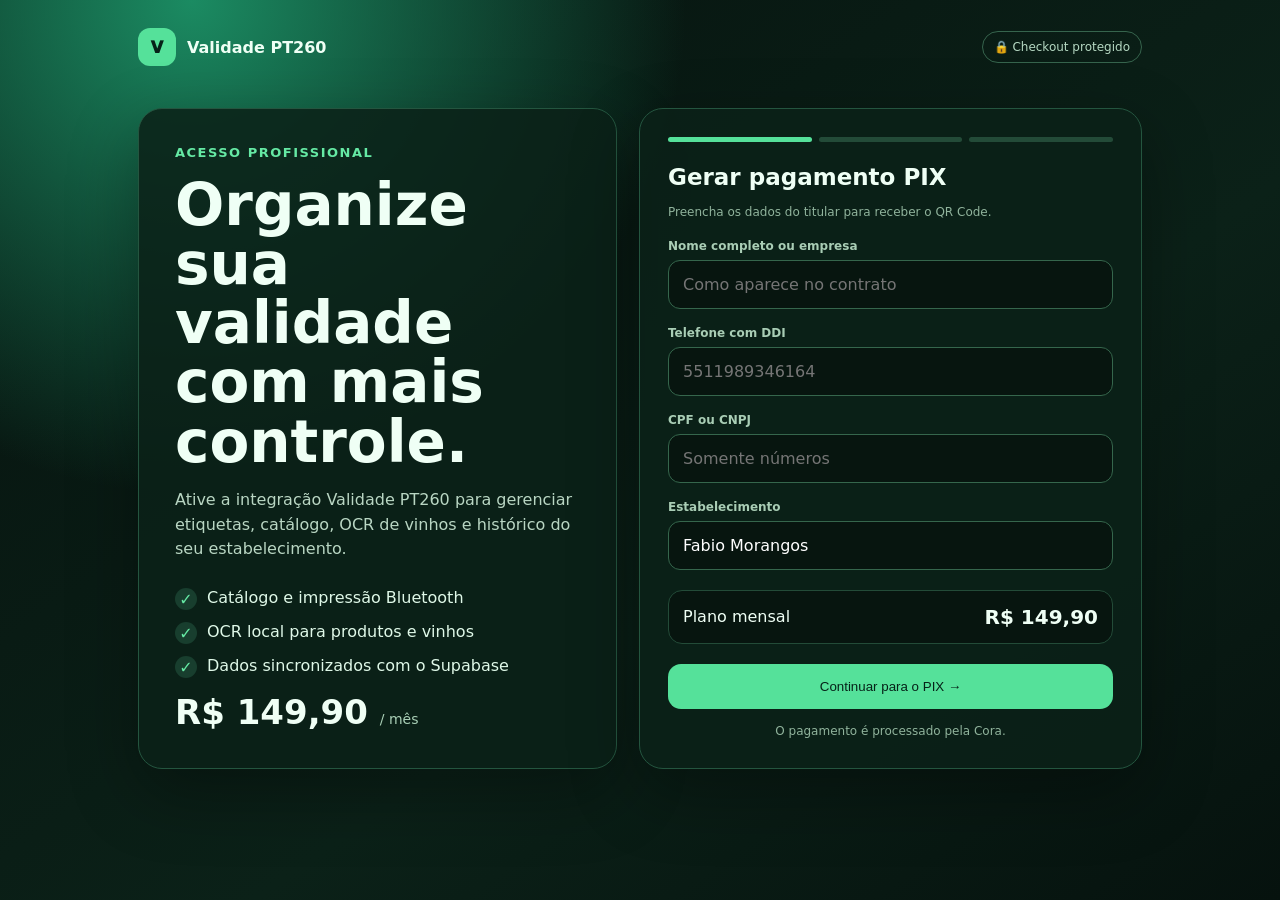
==== validadept260.html @ 615fd6b8 "Add Validade PT260 PIX checkout" ====
<!doctype html><html lang="pt-BR"><head><meta charset="utf-8"><meta name="viewport" content="width=device-width,initial-scale=1"><meta name="theme-color" content="#071b15"><title>Validade PT260 · Checkout</title><style>*{box-sizing:border-box}body{margin:0;min-height:100vh;font-family:Inter,system-ui,sans-serif;color:#effff5;background:radial-gradient(circle at 15% 0,#1b8b62 0,transparent 35%),linear-gradient(145deg,#06120e,#0b2118 60%,#06120e)}main{max-width:1040px;margin:auto;padding:28px 18px 52px}.nav{display:flex;align-items:center;justify-content:space-between;margin-bottom:42px}.brand{display:flex;gap:11px;align-items:center;font-weight:800}.mark{width:38px;height:38px;border-radius:12px;display:grid;place-items:center;background:#55e19a;color:#062218;font-weight:950}.secure{font-size:12px;color:#b5d8c2;border:1px solid #36644d;border-radius:999px;padding:8px 11px}.layout{display:grid;grid-template-columns:1fr 1.05fr;gap:22px}.intro,.card{border:1px solid #24553f;background:#0b2118dd;border-radius:24px;box-shadow:0 24px 70px #0005}.intro{padding:36px;display:flex;flex-direction:column;justify-content:space-between}.eyebrow{color:#65e9a4;font-size:13px;font-weight:800;text-transform:uppercase;letter-spacing:1.5px}h1{font-size:clamp(32px,5vw,58px);line-height:1.02;margin:16px 0}p{color:#b9d6c3;line-height:1.55}.benefits{display:grid;gap:12px;margin-top:26px}.benefit{display:flex;gap:10px;align-items:flex-start;color:#dff8e8}.dot{width:22px;height:22px;border-radius:50%;background:#183e2e;color:#65e9a4;display:grid;place-items:center;flex:none}.price{font-size:34px;font-weight:900}.price small{font-size:14px;color:#a9cfb6;font-weight:500}.card{padding:28px}.steps{display:flex;gap:7px;margin-bottom:22px}.step{height:5px;flex:1;border-radius:9px;background:#234b38}.step.active{background:#55e19a}h2{margin:0;font-size:23px}label{display:block;font-size:12px;color:#a9cdb5;font-weight:700;margin:17px 0 7px}input{width:100%;border:1px solid #35664c;border-radius:12px;background:#07150f;color:#fff;padding:14px;font:inherit;outline:none}input:focus{border-color:#65e9a4;box-shadow:0 0 0 3px #65e9a422}.summary{display:flex;justify-content:space-between;align-items:center;background:#07150f;border:1px solid #234b38;border-radius:14px;padding:14px;margin:20px 0}.summary strong{font-size:20px}button{width:100%;border:0;border-radius:13px;padding:15px;background:#55e19a;color:#062218;font:800 16px inherit;cursor:pointer}button:disabled{opacity:.6;cursor:wait}.hint{font-size:12px;color:#90b39c;text-align:center;margin:13px 0 0}.result{display:none;margin-top:18px;padding:16px;border-radius:14px;background:#07150f;border:1px solid #326349;white-space:pre-wrap;word-break:break-word;line-height:1.5}.result.show{display:block}.copy{margin-top:10px;background:#173b2b;color:#e6fff0;border:1px solid #326349;font-size:14px}.ok{color:#65e9a4;font-weight:800}.error{color:#ffb5ae}@media(max-width:760px){.layout{grid-template-columns:1fr}.intro{padding:28px}.nav{margin-bottom:25px}}
</style></head><body><main><header class="nav"><div class="brand"><div class="mark">V</div>Validade PT260</div><div class="secure">🔒 Checkout protegido</div></header><section class="layout"><div class="intro"><div><div class="eyebrow">Acesso profissional</div><h1>Organize sua validade com mais controle.</h1><p>Ative a integração Validade PT260 para gerenciar etiquetas, catálogo, OCR de vinhos e histórico do seu estabelecimento.</p><div class="benefits"><div class="benefit"><span class="dot">✓</span><span>Catálogo e impressão Bluetooth</span></div><div class="benefit"><span class="dot">✓</span><span>OCR local para produtos e vinhos</span></div><div class="benefit"><span class="dot">✓</span><span>Dados sincronizados com o Supabase</span></div></div></div><div class="price">R$ 149,90 <small>/ mês</small></div></div><div class="card"><div class="steps"><span class="step active"></span><span class="step"></span><span class="step"></span></div><h2>Gerar pagamento PIX</h2><p class="hint" style="text-align:left">Preencha os dados do titular para receber o QR Code.</p><form id="f"><label>Nome completo ou empresa</label><input name="name" autocomplete="name" minlength="3" maxlength="80" required placeholder="Como aparece no contrato"><label>Telefone com DDI</label><input name="phone" autocomplete="tel" inputmode="tel" required placeholder="5511989346164"><label>CPF ou CNPJ</label><input name="document" inputmode="numeric" required placeholder="Somente números"><label>Estabelecimento</label><input name="establishment" value="Fabio Morangos" required><div class="summary"><span>Plano mensal</span><strong>R$ 149,90</strong></div><button id="submit">Continuar para o PIX →</button><p class="hint">O pagamento é processado pela Cora.</p></form><div id="r" class="result"></div><button id="copy" class="copy" hidden>Copiar PIX copia e cola</button></div></section></main><script>const f=document.querySelector('#f'),r=document.querySelector('#r'),btn=document.querySelector('#submit'),copy=document.querySelector('#copy');let pix='';f.onsubmit=async e=>{e.preventDefault();btn.disabled=true;btn.textContent='Gerando cobrança segura…';r.className='result show';r.textContent='Validando dados…';try{const x=await fetch('https://suipuquznkksgrkchqrv.functions.supabase.co/validity-public-checkout',{method:'POST',headers:{'Content-Type':'application/json'},body:JSON.stringify(Object.fromEntries(new FormData(f)))});const j=await x.json();if(!x.ok)throw Error(j.error||'Não foi possível gerar agora');pix=j.pix_copy_paste||'';r.innerHTML='<span class="ok">PIX gerado com sucesso</span>\n\nValor: R$ 149,90\n\nCopia e cola:\n'+pix+'\n\nQR Code: '+(j.qr_url||'')+'\n\nReferência: '+j.id;copy.hidden=!pix}catch(err){r.innerHTML='<span class="error">'+err.message+'</span>';copy.hidden=true}finally{btn.disabled=false;btn.textContent='Continuar para o PIX →'}};copy.onclick=async()=>{await navigator.clipboard.writeText(pix);copy.textContent='✓ PIX copiado';setTimeout(()=>copy.textContent='Copiar PIX copia e cola',1800)};</script></body></html>
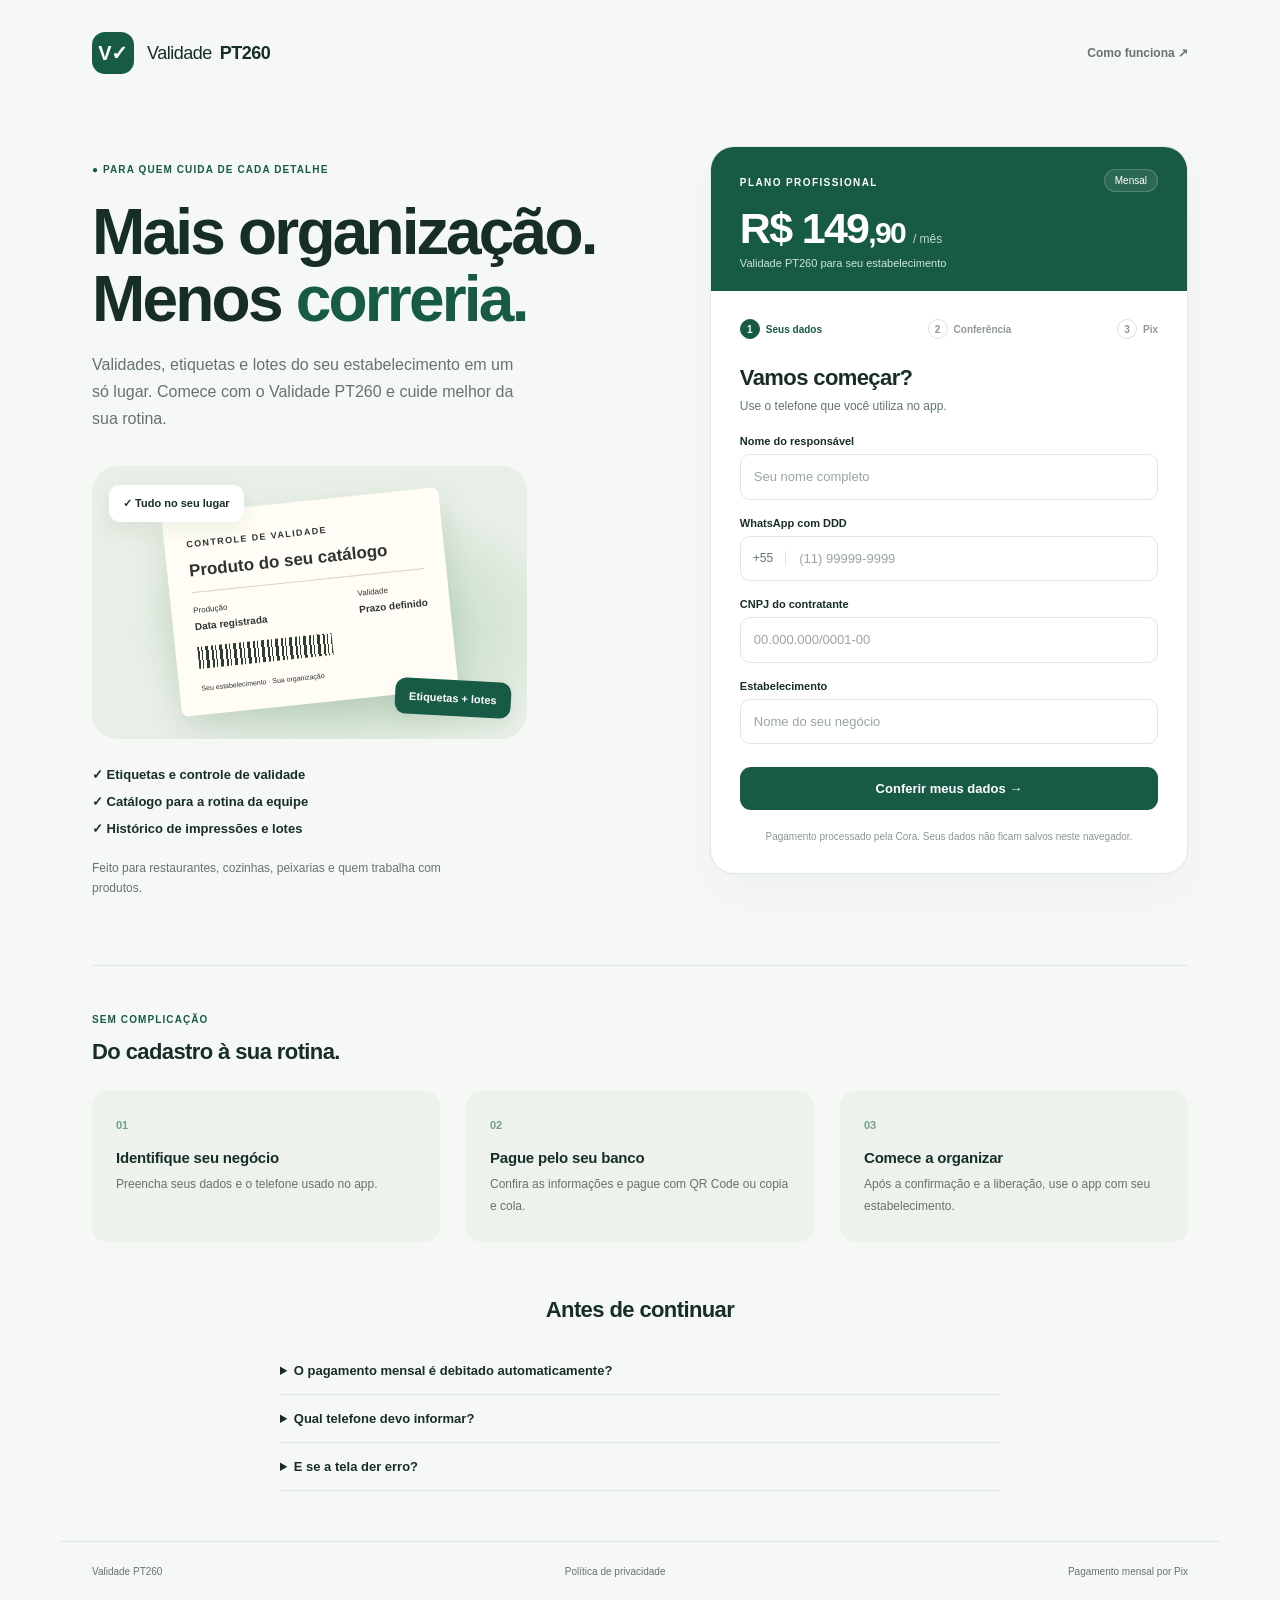
==== commit d6e9378a: "Improve Validade checkout layout and Pix payment review" ====
--- a/validadept260.html
+++ b/validadept260.html
@@ -1,2 +1,28 @@
-<!doctype html><html lang="pt-BR"><head><meta charset="utf-8"><meta name="viewport" content="width=device-width,initial-scale=1"><meta name="theme-color" content="#071b15"><title>Validade PT260 · Checkout</title><style>*{box-sizing:border-box}body{margin:0;min-height:100vh;font-family:Inter,system-ui,sans-serif;color:#effff5;background:radial-gradient(circle at 15% 0,#1b8b62 0,transparent 35%),linear-gradient(145deg,#06120e,#0b2118 60%,#06120e)}main{max-width:1040px;margin:auto;padding:28px 18px 52px}.nav{display:flex;align-items:center;justify-content:space-between;margin-bottom:42px}.brand{display:flex;gap:11px;align-items:center;font-weight:800}.mark{width:38px;height:38px;border-radius:12px;display:grid;place-items:center;background:#55e19a;color:#062218;font-weight:950}.secure{font-size:12px;color:#b5d8c2;border:1px solid #36644d;border-radius:999px;padding:8px 11px}.layout{display:grid;grid-template-columns:1fr 1.05fr;gap:22px}.intro,.card{border:1px solid #24553f;background:#0b2118dd;border-radius:24px;box-shadow:0 24px 70px #0005}.intro{padding:36px;display:flex;flex-direction:column;justify-content:space-between}.eyebrow{color:#65e9a4;font-size:13px;font-weight:800;text-transform:uppercase;letter-spacing:1.5px}h1{font-size:clamp(32px,5vw,58px);line-height:1.02;margin:16px 0}p{color:#b9d6c3;line-height:1.55}.benefits{display:grid;gap:12px;margin-top:26px}.benefit{display:flex;gap:10px;align-items:flex-start;color:#dff8e8}.dot{width:22px;height:22px;border-radius:50%;background:#183e2e;color:#65e9a4;display:grid;place-items:center;flex:none}.price{font-size:34px;font-weight:900}.price small{font-size:14px;color:#a9cfb6;font-weight:500}.card{padding:28px}.steps{display:flex;gap:7px;margin-bottom:22px}.step{height:5px;flex:1;border-radius:9px;background:#234b38}.step.active{background:#55e19a}h2{margin:0;font-size:23px}label{display:block;font-size:12px;color:#a9cdb5;font-weight:700;margin:17px 0 7px}input{width:100%;border:1px solid #35664c;border-radius:12px;background:#07150f;color:#fff;padding:14px;font:inherit;outline:none}input:focus{border-color:#65e9a4;box-shadow:0 0 0 3px #65e9a422}.summary{display:flex;justify-content:space-between;align-items:center;background:#07150f;border:1px solid #234b38;border-radius:14px;padding:14px;margin:20px 0}.summary strong{font-size:20px}button{width:100%;border:0;border-radius:13px;padding:15px;background:#55e19a;color:#062218;font:800 16px inherit;cursor:pointer}button:disabled{opacity:.6;cursor:wait}.hint{font-size:12px;color:#90b39c;text-align:center;margin:13px 0 0}.result{display:none;margin-top:18px;padding:16px;border-radius:14px;background:#07150f;border:1px solid #326349;white-space:pre-wrap;word-break:break-word;line-height:1.5}.result.show{display:block}.copy{margin-top:10px;background:#173b2b;color:#e6fff0;border:1px solid #326349;font-size:14px}.ok{color:#65e9a4;font-weight:800}.error{color:#ffb5ae}@media(max-width:760px){.layout{grid-template-columns:1fr}.intro{padding:28px}.nav{margin-bottom:25px}}
-</style></head><body><main><header class="nav"><div class="brand"><div class="mark">V</div>Validade PT260</div><div class="secure">🔒 Checkout protegido</div></header><section class="layout"><div class="intro"><div><div class="eyebrow">Acesso profissional</div><h1>Organize sua validade com mais controle.</h1><p>Ative a integração Validade PT260 para gerenciar etiquetas, catálogo, OCR de vinhos e histórico do seu estabelecimento.</p><div class="benefits"><div class="benefit"><span class="dot">✓</span><span>Catálogo e impressão Bluetooth</span></div><div class="benefit"><span class="dot">✓</span><span>OCR local para produtos e vinhos</span></div><div class="benefit"><span class="dot">✓</span><span>Dados sincronizados com o Supabase</span></div></div></div><div class="price">R$ 149,90 <small>/ mês</small></div></div><div class="card"><div class="steps"><span class="step active"></span><span class="step"></span><span class="step"></span></div><h2>Gerar pagamento PIX</h2><p class="hint" style="text-align:left">Preencha os dados do titular para receber o QR Code.</p><form id="f"><label>Nome completo ou empresa</label><input name="name" autocomplete="name" minlength="3" maxlength="80" required placeholder="Como aparece no contrato"><label>Telefone com DDI</label><input name="phone" autocomplete="tel" inputmode="tel" required placeholder="5511989346164"><label>CPF ou CNPJ</label><input name="document" inputmode="numeric" required placeholder="Somente números"><label>Estabelecimento</label><input name="establishment" value="Fabio Morangos" required><div class="summary"><span>Plano mensal</span><strong>R$ 149,90</strong></div><button id="submit">Continuar para o PIX →</button><p class="hint">O pagamento é processado pela Cora.</p></form><div id="r" class="result"></div><button id="copy" class="copy" hidden>Copiar PIX copia e cola</button></div></section></main><script>const f=document.querySelector('#f'),r=document.querySelector('#r'),btn=document.querySelector('#submit'),copy=document.querySelector('#copy');let pix='';f.onsubmit=async e=>{e.preventDefault();btn.disabled=true;btn.textContent='Gerando cobrança segura…';r.className='result show';r.textContent='Validando dados…';try{const x=await fetch('https://suipuquznkksgrkchqrv.functions.supabase.co/validity-public-checkout',{method:'POST',headers:{'Content-Type':'application/json'},body:JSON.stringify(Object.fromEntries(new FormData(f)))});const j=await x.json();if(!x.ok)throw Error(j.error||'Não foi possível gerar agora');pix=j.pix_copy_paste||'';r.innerHTML='<span class="ok">PIX gerado com sucesso</span>\n\nValor: R$ 149,90\n\nCopia e cola:\n'+pix+'\n\nQR Code: '+(j.qr_url||'')+'\n\nReferência: '+j.id;copy.hidden=!pix}catch(err){r.innerHTML='<span class="error">'+err.message+'</span>';copy.hidden=true}finally{btn.disabled=false;btn.textContent='Continuar para o PIX →'}};copy.onclick=async()=>{await navigator.clipboard.writeText(pix);copy.textContent='✓ PIX copiado';setTimeout(()=>copy.textContent='Copiar PIX copia e cola',1800)};</script></body></html>
+<!doctype html>
+<html lang="pt-BR"><head>
+<meta charset="utf-8"><meta name="viewport" content="width=device-width,initial-scale=1">
+<meta name="theme-color" content="#175b46"><meta name="description" content="Organize validades, etiquetas e lotes com Validade PT260. Pague sua mensalidade por Pix.">
+<meta http-equiv="Content-Security-Policy" content="default-src 'self'; script-src 'self'; style-src 'self'; img-src 'self' data:; connect-src https://suipuquznkksgrkchqrv.functions.supabase.co; base-uri 'none'; form-action 'none'; object-src 'none'">
+<meta name="referrer" content="no-referrer"><title>Validade PT260 · Seu estabelecimento, organizado</title>
+<link rel="stylesheet" href="assets/checkout.css"><script src="assets/qrcode.min.js" defer></script><script src="assets/checkout.js" defer></script>
+</head><body>
+<header class="nav shell"><a class="brand" href="validadept260.html"><span class="mark">V✓</span>Validade <b>PT260</b></a><a href="#como-funciona" class="nav-link">Como funciona ↗</a></header>
+<main class="shell"><div class="layout">
+<section class="intro"><span class="eyebrow">● Para quem cuida de cada detalhe</span><h1>Mais organização.<br>Menos <em>correria.</em></h1><p class="lead">Validades, etiquetas e lotes do seu estabelecimento em um só lugar. Comece com o Validade PT260 e cuide melhor da sua rotina.</p>
+<div class="illustration" aria-label="Ilustração de etiqueta"><span class="mini-status">✓ Tudo no seu lugar</span><div class="label-demo"><span>CONTROLE DE VALIDADE</span><strong>Produto do seu catálogo</strong><hr><div class="label-grid"><span>Produção<br><b>Data registrada</b></span><span>Validade<br><b>Prazo definido</b></span></div><div class="barcode" aria-hidden="true"></div><small>Seu estabelecimento · Sua organização</small></div><span class="floating-pill">Etiquetas + lotes</span></div>
+<ul class="benefits"><li>✓ Etiquetas e controle de validade</li><li>✓ Catálogo para a rotina da equipe</li><li>✓ Histórico de impressões e lotes</li></ul><p class="intro-foot">Feito para restaurantes, cozinhas, peixarias e quem trabalha com produtos.</p></section>
+<section class="checkout" aria-labelledby="checkout-title"><div class="plan"><span>PLANO PROFISSIONAL</span><span class="badge">Mensal</span><div class="price">R$ 149<span>,90</span><small>/ mês</small></div><p>Validade PT260 para seu estabelecimento</p></div><div class="card-body">
+<ol class="steps" aria-label="Etapas do pagamento"><li class="active" id="step-data"><span>1</span> Seus dados</li><li id="step-review"><span>2</span> Conferência</li><li id="step-pix"><span>3</span> Pix</li></ol>
+<h2 id="checkout-title">Vamos começar?</h2><p id="step-hint" class="muted">Use o telefone que você utiliza no app.</p><div id="notice" class="notice" role="status" aria-live="polite" hidden></div>
+<form id="checkout-form"><div id="data-fields">
+<label for="name">Nome do responsável</label><input id="name" name="name" autocomplete="name" minlength="3" maxlength="80" required placeholder="Seu nome completo">
+<label for="phone">WhatsApp com DDD</label><div class="phone-input"><span>+55</span><input id="phone" name="phone" autocomplete="tel-national" inputmode="tel" maxlength="20" required placeholder="(11) 99999-9999"></div>
+<label for="document">CNPJ do contratante</label><input id="document" name="document" inputmode="numeric" maxlength="18" required placeholder="00.000.000/0001-00">
+<label for="establishment">Estabelecimento</label><input id="establishment" name="establishment" autocomplete="organization" minlength="2" maxlength="80" required placeholder="Nome do seu negócio">
+<button class="primary" type="submit">Conferir meus dados →</button></div>
+<div id="review-fields" hidden><dl id="review-list" class="review-list"></dl><div class="total"><span>Esta mensalidade</span><strong>R$ 149,90</strong></div><p class="payment-explanation">Você vai gerar um Pix para esta mensalidade. Confira o destinatário e o valor no seu banco antes de pagar.</p><button id="generate" class="primary" type="submit">Gerar meu Pix →</button><button id="edit" class="secondary" type="button">Voltar e corrigir dados</button></div></form>
+<div id="payment" hidden><span class="payment-status">● Pix gerado · aguardando pagamento</span><div id="qr" class="qr" aria-label="QR Code Pix"></div><p class="qr-caption">Abra o banco e escaneie o QR Code.<br>No mesmo celular, use o botão abaixo.</p><label for="pix-code">Pix copia e cola</label><textarea id="pix-code" readonly rows="3"></textarea><button id="copy" class="primary" type="button">Copiar código Pix</button><p id="reference" class="reference"></p><p class="payment-explanation">A liberação é acompanhada pelo atendimento após a confirmação do pagamento. Gerar ou copiar o Pix não confirma o pagamento.</p></div>
+<p class="card-foot">Pagamento processado pela Cora. Seus dados não ficam salvos neste navegador.</p></div></section></div>
+<section class="how" id="como-funciona"><span class="eyebrow">Sem complicação</span><h2>Do cadastro à sua rotina.</h2><div class="how-grid"><article><span>01</span><h3>Identifique seu negócio</h3><p>Preencha seus dados e o telefone usado no app.</p></article><article><span>02</span><h3>Pague pelo seu banco</h3><p>Confira as informações e pague com QR Code ou copia e cola.</p></article><article><span>03</span><h3>Comece a organizar</h3><p>Após a confirmação e a liberação, use o app com seu estabelecimento.</p></article></div></section>
+<section class="faq"><h2>Antes de continuar</h2><details><summary>O pagamento mensal é debitado automaticamente?</summary><p>Este checkout gera um Pix para você pagar no seu banco. A Cora ainda não disponibiliza recebimento por Pix Automático. Esta página não ativa débito automático nem representa autorização bancária para os meses seguintes.</p></details><details><summary>Qual telefone devo informar?</summary><p>O mesmo WhatsApp do cadastro do app, para o atendimento relacionar seu pagamento ao estabelecimento correto.</p></details><details><summary>E se a tela der erro?</summary><p>Se o Pix já apareceu, utilize o mesmo código. Se houve pagamento, fale com o atendimento antes de gerar outra cobrança.</p></details></section>
+</main><footer class="shell footer"><span>Validade PT260</span><a href="index.html">Política de privacidade</a><span>Pagamento mensal por Pix</span></footer></body></html>
--- a/assets/checkout.css
+++ b/assets/checkout.css
@@ -0,0 +1,2 @@
+:root{color-scheme:light;--ink:#172e28;--green:#175b46;--muted:#63756e;--line:#dfe7e2}*{box-sizing:border-box}[hidden]{display:none!important}html{scroll-behavior:smooth}body{margin:0;background:#f6f8f5;color:var(--ink);font-family:Inter,"Segoe UI",Arial,sans-serif;-webkit-font-smoothing:antialiased}.shell{max-width:1160px;margin:auto;padding:0 32px}.nav{min-height:106px;display:flex;align-items:center;justify-content:space-between}.brand{display:flex;gap:8px;align-items:center;color:var(--ink);text-decoration:none;font-size:18px;letter-spacing:-.5px}.brand b{font-weight:850}.mark{display:grid;place-items:center;width:42px;height:42px;border-radius:13px;background:var(--green);color:white;font-size:20px;font-weight:800;margin-right:5px}.nav-link{font-size:12px;font-weight:650;color:var(--muted);text-decoration:none}.layout{display:grid;grid-template-columns:1.15fr 1fr;gap:68px;align-items:start;padding:40px 0 55px}.intro{padding-top:13px}.eyebrow{font-size:10px;font-weight:800;letter-spacing:1.1px;text-transform:uppercase;color:var(--green)}h1{font-size:clamp(39px,5vw,64px);line-height:1.04;letter-spacing:-2.8px;font-weight:820;margin:22px 0 19px}h1 em{font-style:normal;color:var(--green)}.lead{font-size:16px;line-height:1.7;max-width:440px;color:var(--muted);margin:0}.illustration{position:relative;min-height:273px;margin:33px 0 28px;max-width:435px;border-radius:26px;background:radial-gradient(ellipse at 60% 60%,#b6d4bc,transparent 60%),#e8efe6;display:flex;align-items:center;justify-content:center;overflow:hidden}.label-demo{background:#fffdf5;width:278px;border-radius:7px;padding:20px 22px;box-shadow:0 15px 30px #234f3320;transform:rotate(-6deg);color:#2e3531}.label-demo>span{font-size:9px;font-weight:800;letter-spacing:1.4px}.label-demo strong{display:block;font-size:17px;margin-top:10px}.label-demo hr{border:0;height:1px;background:#d1d5ce;margin:11px 0}.label-grid{display:flex;justify-content:space-between;font-size:8px;line-height:1.7}.label-grid b{font-size:10px}.barcode{width:135px;height:22px;margin:12px 0 8px;background:repeating-linear-gradient(90deg,#303d32 0 2px,transparent 2px 4px,#303d32 4px 5px,transparent 5px 8px,#303d32 8px 11px,transparent 11px 14px)}.label-demo small{font-size:7px}.mini-status,.floating-pill{position:absolute;border-radius:11px;box-shadow:0 8px 20px #264c2e13;font-size:11px;font-weight:650;padding:12px 14px;z-index:1}.mini-status{left:17px;top:19px;background:white}.floating-pill{right:16px;bottom:23px;background:var(--green);color:white;transform:rotate(3deg)}.benefits{padding:0;margin:0;list-style:none;display:grid;gap:12px;font-size:13px;font-weight:600}.intro-foot{margin-top:22px;max-width:400px;color:var(--muted);font-size:12px;line-height:1.7}.checkout{background:white;border:1px solid var(--line);border-radius:24px;box-shadow:0 20px 45px #27423409;overflow:hidden}.plan{background:var(--green);color:white;padding:25px 29px 22px}.plan>span:first-child{font-size:10px;font-weight:750;letter-spacing:1.4px}.badge{float:right;font-size:10px;background:#ffffff17;border:1px solid #ffffff30;padding:5px 10px;border-radius:20px;margin-top:-3px}.price{font-size:43px;font-weight:780;letter-spacing:-1.7px;margin-top:14px}.price>span{font-size:30px}.price small{font-size:12px;font-weight:450;letter-spacing:0;opacity:.75;margin-left:8px}.plan p{font-size:11px;color:#d0e5da;margin:4px 0 0}.card-body{padding:28px 29px}.steps{display:flex;justify-content:space-between;gap:9px;padding:0;margin:0 0 26px;list-style:none;font-size:10px;color:#8e9993;font-weight:650}.steps li{display:flex;align-items:center;gap:6px}.steps span{border:1px solid #dce4df;border-radius:50%;width:20px;height:20px;display:grid;place-items:center}.steps .active{color:var(--green)}.steps .active span{background:var(--green);color:#fff;border-color:var(--green)}h2{font-size:22px;letter-spacing:-.6px;margin:0 0 8px}.muted{font-size:12px;color:var(--muted);margin:0 0 22px}label{display:block;font-size:11px;font-weight:700;margin:17px 0 7px}input,textarea{width:100%;font:inherit;font-size:13px;line-height:1.5;border:1px solid var(--line);border-radius:10px;padding:12px 13px;color:var(--ink);background:#fff;outline:none}input::placeholder{color:#99a59f}input:focus,textarea:focus{border-color:var(--green);box-shadow:0 0 0 3px #175b4610}.phone-input{display:flex;align-items:center;border:1px solid var(--line);border-radius:10px}.phone-input:focus-within{border-color:var(--green);box-shadow:0 0 0 3px #175b4610}.phone-input>span{font-size:12px;padding:0 12px;border-right:1px solid var(--line);color:var(--muted)}.phone-input input{border:0;box-shadow:none}.primary,.secondary{width:100%;border:0;border-radius:11px;padding:14px;font:inherit;font-size:13px;font-weight:700;cursor:pointer}.primary{background:var(--green);color:#fff;margin-top:23px}.primary:hover{background:#124b39}.primary:focus-visible,.secondary:focus-visible,a:focus-visible,summary:focus-visible{outline:3px solid #69aa8d;outline-offset:4px}.primary:disabled{opacity:.6;cursor:wait}.secondary{color:var(--muted);background:#f4f7f4;margin-top:9px}.card-foot{font-size:10px;line-height:1.7;color:#8a9790;text-align:center;margin:18px 3px 0}.notice{padding:12px 14px;border-radius:10px;background:#fff2df;color:#715121;font-size:12px;line-height:1.6;margin-bottom:16px}.notice.error{background:#fff1ec;color:#9a3326}.review-list{margin:0}.review-list dt{font-size:10px;color:var(--muted);margin-top:12px}.review-list dd{margin:3px 0 0;font-size:14px;font-weight:650;overflow-wrap:anywhere}.total{border-top:1px solid var(--line);border-bottom:1px solid var(--line);padding:19px 0;margin-top:21px;display:flex;justify-content:space-between;font-size:12px;align-items:center}.total strong{font-size:20px}.payment-explanation{font-size:11px;line-height:1.7;color:var(--muted)}.payment-status{display:block;font-size:11px;color:var(--green);font-weight:700;text-align:center;margin:12px 0}.qr{background:#fff;padding:20px;width:260px;max-width:100%;min-height:250px;margin:20px auto 12px;display:grid;place-items:center}.qr canvas,.qr img{max-width:100%;height:auto!important}.qr-caption{font-size:11px;text-align:center;line-height:1.6;color:var(--muted)}textarea{font-family:monospace;font-size:10px;resize:none;word-break:break-all}.reference{font-size:9px;text-align:center;color:var(--muted);overflow-wrap:anywhere}.how{padding:43px 0;border-top:1px solid var(--line)}.how h2{margin:12px 0 26px}.how-grid{display:grid;grid-template-columns:repeat(3,1fr);gap:26px}.how article{background:#edf2ec;border-radius:15px;padding:24px}.how article>span{font-size:11px;color:#73a187;font-weight:800}h3{font-size:15px;letter-spacing:-.2px;margin:16px 0 8px}.how p,.faq p{font-size:12px;line-height:1.8;color:var(--muted);margin:0}.faq{max-width:720px;margin:12px auto 50px}.faq h2{text-align:center;margin-bottom:24px}.faq details{border-bottom:1px solid var(--line);padding:16px 0}.faq summary{cursor:pointer;font-size:13px;font-weight:600}.faq p{margin:13px 0 0}.footer{display:flex;gap:20px;justify-content:space-between;border-top:1px solid var(--line);padding-top:24px;padding-bottom:25px;font-size:10px;color:var(--muted)}.footer>a{color:inherit;text-decoration:none}@media(max-width:900px){.layout{gap:30px;grid-template-columns:1fr 1fr}h1{font-size:46px}.shell{padding-left:24px;padding-right:24px}.plan,.card-body{padding-left:22px;padding-right:22px}}@media(max-width:660px){.shell{padding-left:19px;padding-right:19px}.nav{min-height:83px}.brand{font-size:16px}.nav-link{font-size:11px}.layout{grid-template-columns:1fr;gap:30px;padding-top:15px}.intro{padding-top:0}h1{font-size:46px;letter-spacing:-1.9px}.lead{font-size:14px}.illustration{min-height:245px;max-width:none;margin-top:26px}.benefits{font-size:12px}.intro-foot{margin-bottom:0}.checkout{border-radius:20px}.card-body{padding:25px}.how-grid{grid-template-columns:1fr;gap:12px}.how article{padding:20px}.faq{margin-bottom:35px}.footer{flex-wrap:wrap;gap:14px}.footer>span:last-child{width:100%}}@media(prefers-reduced-motion:reduce){html{scroll-behavior:auto}}
+:where(.intro,.checkout){min-width:0}.layout{grid-template-columns:minmax(0,1.15fr) minmax(0,1fr)}.phone-input input{min-width:0;flex:1;width:0}@media(max-width:900px){.layout{grid-template-columns:minmax(0,1fr) minmax(0,1fr)}}@media(max-width:660px){.layout{grid-template-columns:minmax(0,1fr)}h1{font-size:clamp(30px,9vw,42px)}}
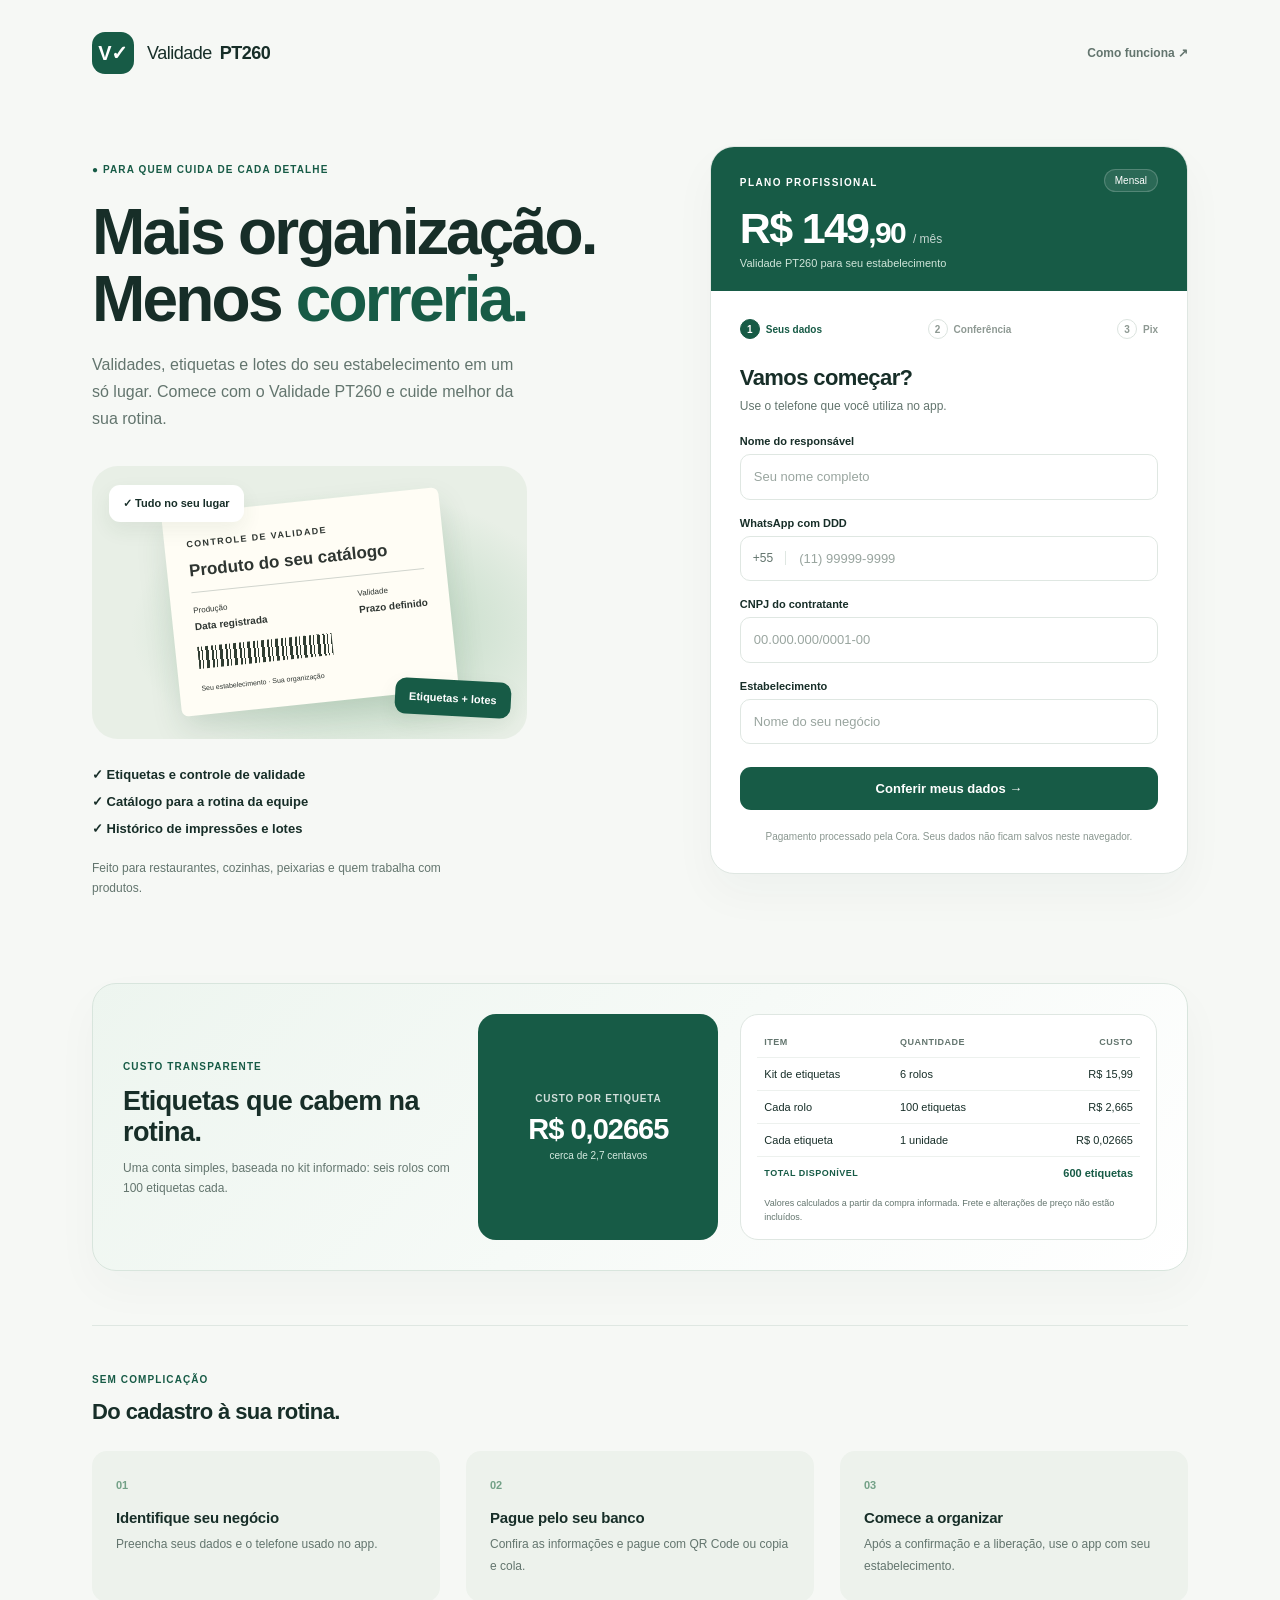
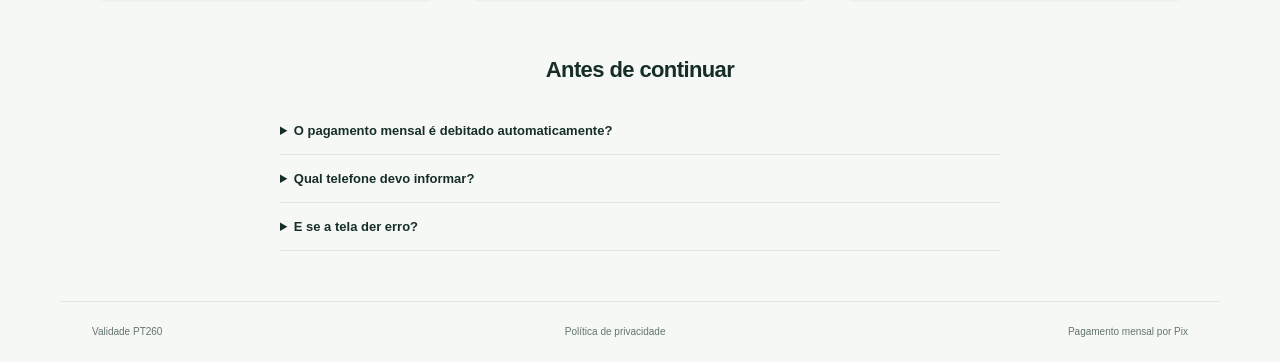
==== commit 21976b12: "Exibe custo detalhado das etiquetas" ====
--- a/validadept260.html
+++ b/validadept260.html
@@ -23,6 +23,7 @@
 <div id="review-fields" hidden><dl id="review-list" class="review-list"></dl><div class="total"><span>Esta mensalidade</span><strong>R$ 149,90</strong></div><p class="payment-explanation">Você vai gerar um Pix para esta mensalidade. Confira o destinatário e o valor no seu banco antes de pagar.</p><button id="generate" class="primary" type="submit">Gerar meu Pix →</button><button id="edit" class="secondary" type="button">Voltar e corrigir dados</button></div></form>
 <div id="payment" hidden><span class="payment-status">● Pix gerado · aguardando pagamento</span><div id="qr" class="qr" aria-label="QR Code Pix"></div><p class="qr-caption">Abra o banco e escaneie o QR Code.<br>No mesmo celular, use o botão abaixo.</p><label for="pix-code">Pix copia e cola</label><textarea id="pix-code" readonly rows="3"></textarea><button id="copy" class="primary" type="button">Copiar código Pix</button><p id="reference" class="reference"></p><p class="payment-explanation">A liberação é acompanhada pelo atendimento após a confirmação do pagamento. Gerar ou copiar o Pix não confirma o pagamento.</p></div>
 <p class="card-foot">Pagamento processado pela Cora. Seus dados não ficam salvos neste navegador.</p></div></section></div>
+<section class="label-costs" aria-labelledby="label-costs-title"><div class="cost-heading"><span class="eyebrow">Custo transparente</span><h2 id="label-costs-title">Etiquetas que cabem na rotina.</h2><p>Uma conta simples, baseada no kit informado: seis rolos com 100 etiquetas cada.</p></div><div class="cost-spotlight"><span>Custo por etiqueta</span><strong>R$ 0,02665</strong><small>cerca de 2,7 centavos</small></div><div class="cost-table-wrap"><table class="cost-table"><caption>Composição do custo das etiquetas</caption><thead><tr><th>Item</th><th>Quantidade</th><th>Custo</th></tr></thead><tbody><tr><td>Kit de etiquetas</td><td>6 rolos</td><td>R$ 15,99</td></tr><tr><td>Cada rolo</td><td>100 etiquetas</td><td>R$ 2,665</td></tr><tr><td>Cada etiqueta</td><td>1 unidade</td><td>R$ 0,02665</td></tr></tbody><tfoot><tr><th colspan="2">Total disponível</th><td>600 etiquetas</td></tr></tfoot></table><p>Valores calculados a partir da compra informada. Frete e alterações de preço não estão incluídos.</p></div></section>
 <section class="how" id="como-funciona"><span class="eyebrow">Sem complicação</span><h2>Do cadastro à sua rotina.</h2><div class="how-grid"><article><span>01</span><h3>Identifique seu negócio</h3><p>Preencha seus dados e o telefone usado no app.</p></article><article><span>02</span><h3>Pague pelo seu banco</h3><p>Confira as informações e pague com QR Code ou copia e cola.</p></article><article><span>03</span><h3>Comece a organizar</h3><p>Após a confirmação e a liberação, use o app com seu estabelecimento.</p></article></div></section>
 <section class="faq"><h2>Antes de continuar</h2><details><summary>O pagamento mensal é debitado automaticamente?</summary><p>Este checkout gera um Pix para você pagar no seu banco. A Cora ainda não disponibiliza recebimento por Pix Automático. Esta página não ativa débito automático nem representa autorização bancária para os meses seguintes.</p></details><details><summary>Qual telefone devo informar?</summary><p>O mesmo WhatsApp do cadastro do app, para o atendimento relacionar seu pagamento ao estabelecimento correto.</p></details><details><summary>E se a tela der erro?</summary><p>Se o Pix já apareceu, utilize o mesmo código. Se houve pagamento, fale com o atendimento antes de gerar outra cobrança.</p></details></section>
 </main><footer class="shell footer"><span>Validade PT260</span><a href="index.html">Política de privacidade</a><span>Pagamento mensal por Pix</span></footer></body></html>
--- a/assets/checkout.css
+++ b/assets/checkout.css
@@ -1,2 +1,3 @@
 :root{color-scheme:light;--ink:#172e28;--green:#175b46;--muted:#63756e;--line:#dfe7e2}*{box-sizing:border-box}[hidden]{display:none!important}html{scroll-behavior:smooth}body{margin:0;background:#f6f8f5;color:var(--ink);font-family:Inter,"Segoe UI",Arial,sans-serif;-webkit-font-smoothing:antialiased}.shell{max-width:1160px;margin:auto;padding:0 32px}.nav{min-height:106px;display:flex;align-items:center;justify-content:space-between}.brand{display:flex;gap:8px;align-items:center;color:var(--ink);text-decoration:none;font-size:18px;letter-spacing:-.5px}.brand b{font-weight:850}.mark{display:grid;place-items:center;width:42px;height:42px;border-radius:13px;background:var(--green);color:white;font-size:20px;font-weight:800;margin-right:5px}.nav-link{font-size:12px;font-weight:650;color:var(--muted);text-decoration:none}.layout{display:grid;grid-template-columns:1.15fr 1fr;gap:68px;align-items:start;padding:40px 0 55px}.intro{padding-top:13px}.eyebrow{font-size:10px;font-weight:800;letter-spacing:1.1px;text-transform:uppercase;color:var(--green)}h1{font-size:clamp(39px,5vw,64px);line-height:1.04;letter-spacing:-2.8px;font-weight:820;margin:22px 0 19px}h1 em{font-style:normal;color:var(--green)}.lead{font-size:16px;line-height:1.7;max-width:440px;color:var(--muted);margin:0}.illustration{position:relative;min-height:273px;margin:33px 0 28px;max-width:435px;border-radius:26px;background:radial-gradient(ellipse at 60% 60%,#b6d4bc,transparent 60%),#e8efe6;display:flex;align-items:center;justify-content:center;overflow:hidden}.label-demo{background:#fffdf5;width:278px;border-radius:7px;padding:20px 22px;box-shadow:0 15px 30px #234f3320;transform:rotate(-6deg);color:#2e3531}.label-demo>span{font-size:9px;font-weight:800;letter-spacing:1.4px}.label-demo strong{display:block;font-size:17px;margin-top:10px}.label-demo hr{border:0;height:1px;background:#d1d5ce;margin:11px 0}.label-grid{display:flex;justify-content:space-between;font-size:8px;line-height:1.7}.label-grid b{font-size:10px}.barcode{width:135px;height:22px;margin:12px 0 8px;background:repeating-linear-gradient(90deg,#303d32 0 2px,transparent 2px 4px,#303d32 4px 5px,transparent 5px 8px,#303d32 8px 11px,transparent 11px 14px)}.label-demo small{font-size:7px}.mini-status,.floating-pill{position:absolute;border-radius:11px;box-shadow:0 8px 20px #264c2e13;font-size:11px;font-weight:650;padding:12px 14px;z-index:1}.mini-status{left:17px;top:19px;background:white}.floating-pill{right:16px;bottom:23px;background:var(--green);color:white;transform:rotate(3deg)}.benefits{padding:0;margin:0;list-style:none;display:grid;gap:12px;font-size:13px;font-weight:600}.intro-foot{margin-top:22px;max-width:400px;color:var(--muted);font-size:12px;line-height:1.7}.checkout{background:white;border:1px solid var(--line);border-radius:24px;box-shadow:0 20px 45px #27423409;overflow:hidden}.plan{background:var(--green);color:white;padding:25px 29px 22px}.plan>span:first-child{font-size:10px;font-weight:750;letter-spacing:1.4px}.badge{float:right;font-size:10px;background:#ffffff17;border:1px solid #ffffff30;padding:5px 10px;border-radius:20px;margin-top:-3px}.price{font-size:43px;font-weight:780;letter-spacing:-1.7px;margin-top:14px}.price>span{font-size:30px}.price small{font-size:12px;font-weight:450;letter-spacing:0;opacity:.75;margin-left:8px}.plan p{font-size:11px;color:#d0e5da;margin:4px 0 0}.card-body{padding:28px 29px}.steps{display:flex;justify-content:space-between;gap:9px;padding:0;margin:0 0 26px;list-style:none;font-size:10px;color:#8e9993;font-weight:650}.steps li{display:flex;align-items:center;gap:6px}.steps span{border:1px solid #dce4df;border-radius:50%;width:20px;height:20px;display:grid;place-items:center}.steps .active{color:var(--green)}.steps .active span{background:var(--green);color:#fff;border-color:var(--green)}h2{font-size:22px;letter-spacing:-.6px;margin:0 0 8px}.muted{font-size:12px;color:var(--muted);margin:0 0 22px}label{display:block;font-size:11px;font-weight:700;margin:17px 0 7px}input,textarea{width:100%;font:inherit;font-size:13px;line-height:1.5;border:1px solid var(--line);border-radius:10px;padding:12px 13px;color:var(--ink);background:#fff;outline:none}input::placeholder{color:#99a59f}input:focus,textarea:focus{border-color:var(--green);box-shadow:0 0 0 3px #175b4610}.phone-input{display:flex;align-items:center;border:1px solid var(--line);border-radius:10px}.phone-input:focus-within{border-color:var(--green);box-shadow:0 0 0 3px #175b4610}.phone-input>span{font-size:12px;padding:0 12px;border-right:1px solid var(--line);color:var(--muted)}.phone-input input{border:0;box-shadow:none}.primary,.secondary{width:100%;border:0;border-radius:11px;padding:14px;font:inherit;font-size:13px;font-weight:700;cursor:pointer}.primary{background:var(--green);color:#fff;margin-top:23px}.primary:hover{background:#124b39}.primary:focus-visible,.secondary:focus-visible,a:focus-visible,summary:focus-visible{outline:3px solid #69aa8d;outline-offset:4px}.primary:disabled{opacity:.6;cursor:wait}.secondary{color:var(--muted);background:#f4f7f4;margin-top:9px}.card-foot{font-size:10px;line-height:1.7;color:#8a9790;text-align:center;margin:18px 3px 0}.notice{padding:12px 14px;border-radius:10px;background:#fff2df;color:#715121;font-size:12px;line-height:1.6;margin-bottom:16px}.notice.error{background:#fff1ec;color:#9a3326}.review-list{margin:0}.review-list dt{font-size:10px;color:var(--muted);margin-top:12px}.review-list dd{margin:3px 0 0;font-size:14px;font-weight:650;overflow-wrap:anywhere}.total{border-top:1px solid var(--line);border-bottom:1px solid var(--line);padding:19px 0;margin-top:21px;display:flex;justify-content:space-between;font-size:12px;align-items:center}.total strong{font-size:20px}.payment-explanation{font-size:11px;line-height:1.7;color:var(--muted)}.payment-status{display:block;font-size:11px;color:var(--green);font-weight:700;text-align:center;margin:12px 0}.qr{background:#fff;padding:20px;width:260px;max-width:100%;min-height:250px;margin:20px auto 12px;display:grid;place-items:center}.qr canvas,.qr img{max-width:100%;height:auto!important}.qr-caption{font-size:11px;text-align:center;line-height:1.6;color:var(--muted)}textarea{font-family:monospace;font-size:10px;resize:none;word-break:break-all}.reference{font-size:9px;text-align:center;color:var(--muted);overflow-wrap:anywhere}.how{padding:43px 0;border-top:1px solid var(--line)}.how h2{margin:12px 0 26px}.how-grid{display:grid;grid-template-columns:repeat(3,1fr);gap:26px}.how article{background:#edf2ec;border-radius:15px;padding:24px}.how article>span{font-size:11px;color:#73a187;font-weight:800}h3{font-size:15px;letter-spacing:-.2px;margin:16px 0 8px}.how p,.faq p{font-size:12px;line-height:1.8;color:var(--muted);margin:0}.faq{max-width:720px;margin:12px auto 50px}.faq h2{text-align:center;margin-bottom:24px}.faq details{border-bottom:1px solid var(--line);padding:16px 0}.faq summary{cursor:pointer;font-size:13px;font-weight:600}.faq p{margin:13px 0 0}.footer{display:flex;gap:20px;justify-content:space-between;border-top:1px solid var(--line);padding-top:24px;padding-bottom:25px;font-size:10px;color:var(--muted)}.footer>a{color:inherit;text-decoration:none}@media(max-width:900px){.layout{gap:30px;grid-template-columns:1fr 1fr}h1{font-size:46px}.shell{padding-left:24px;padding-right:24px}.plan,.card-body{padding-left:22px;padding-right:22px}}@media(max-width:660px){.shell{padding-left:19px;padding-right:19px}.nav{min-height:83px}.brand{font-size:16px}.nav-link{font-size:11px}.layout{grid-template-columns:1fr;gap:30px;padding-top:15px}.intro{padding-top:0}h1{font-size:46px;letter-spacing:-1.9px}.lead{font-size:14px}.illustration{min-height:245px;max-width:none;margin-top:26px}.benefits{font-size:12px}.intro-foot{margin-bottom:0}.checkout{border-radius:20px}.card-body{padding:25px}.how-grid{grid-template-columns:1fr;gap:12px}.how article{padding:20px}.faq{margin-bottom:35px}.footer{flex-wrap:wrap;gap:14px}.footer>span:last-child{width:100%}}@media(prefers-reduced-motion:reduce){html{scroll-behavior:auto}}
 :where(.intro,.checkout){min-width:0}.layout{grid-template-columns:minmax(0,1.15fr) minmax(0,1fr)}.phone-input input{min-width:0;flex:1;width:0}@media(max-width:900px){.layout{grid-template-columns:minmax(0,1fr) minmax(0,1fr)}}@media(max-width:660px){.layout{grid-template-columns:minmax(0,1fr)}h1{font-size:clamp(30px,9vw,42px)}}
+.label-costs{display:grid;grid-template-columns:1fr .72fr 1.25fr;gap:22px;align-items:stretch;margin:18px 0 54px;padding:30px;border:1px solid #d8e5dd;border-radius:24px;background:linear-gradient(135deg,#edf5ef,#fff);box-shadow:0 18px 45px #27423408}.cost-heading{align-self:center}.cost-heading h2{font-size:27px;margin:12px 0 10px}.cost-heading p{font-size:12px;line-height:1.7;color:var(--muted);margin:0}.cost-spotlight{display:flex;flex-direction:column;justify-content:center;align-items:center;text-align:center;border-radius:18px;padding:22px 14px;color:#fff;background:var(--green)}.cost-spotlight span{font-size:10px;font-weight:750;letter-spacing:.8px;text-transform:uppercase;opacity:.8}.cost-spotlight strong{font-size:29px;letter-spacing:-1px;margin:9px 0 4px}.cost-spotlight small{font-size:10px;color:#d4e9df}.cost-table-wrap{min-width:0;background:#fff;border:1px solid var(--line);border-radius:18px;padding:12px 16px}.cost-table{width:100%;border-collapse:collapse;font-size:11px}.cost-table caption{position:absolute;width:1px;height:1px;overflow:hidden;clip:rect(0,0,0,0)}.cost-table th,.cost-table td{text-align:left;padding:10px 7px;border-bottom:1px solid #edf1ee}.cost-table th{font-size:9px;text-transform:uppercase;letter-spacing:.5px;color:var(--muted)}.cost-table td:last-child,.cost-table th:last-child{text-align:right;white-space:nowrap}.cost-table tfoot th,.cost-table tfoot td{border-bottom:0;color:var(--green);font-weight:800}.cost-table-wrap>p{font-size:9px;line-height:1.55;color:var(--muted);margin:8px 7px 2px}@media(max-width:900px){.label-costs{grid-template-columns:1fr 1fr}.cost-table-wrap{grid-column:1/-1}}@media(max-width:660px){.label-costs{grid-template-columns:1fr;padding:22px;margin-bottom:38px}.cost-table-wrap{grid-column:auto;padding:9px}.cost-spotlight strong{font-size:26px}}
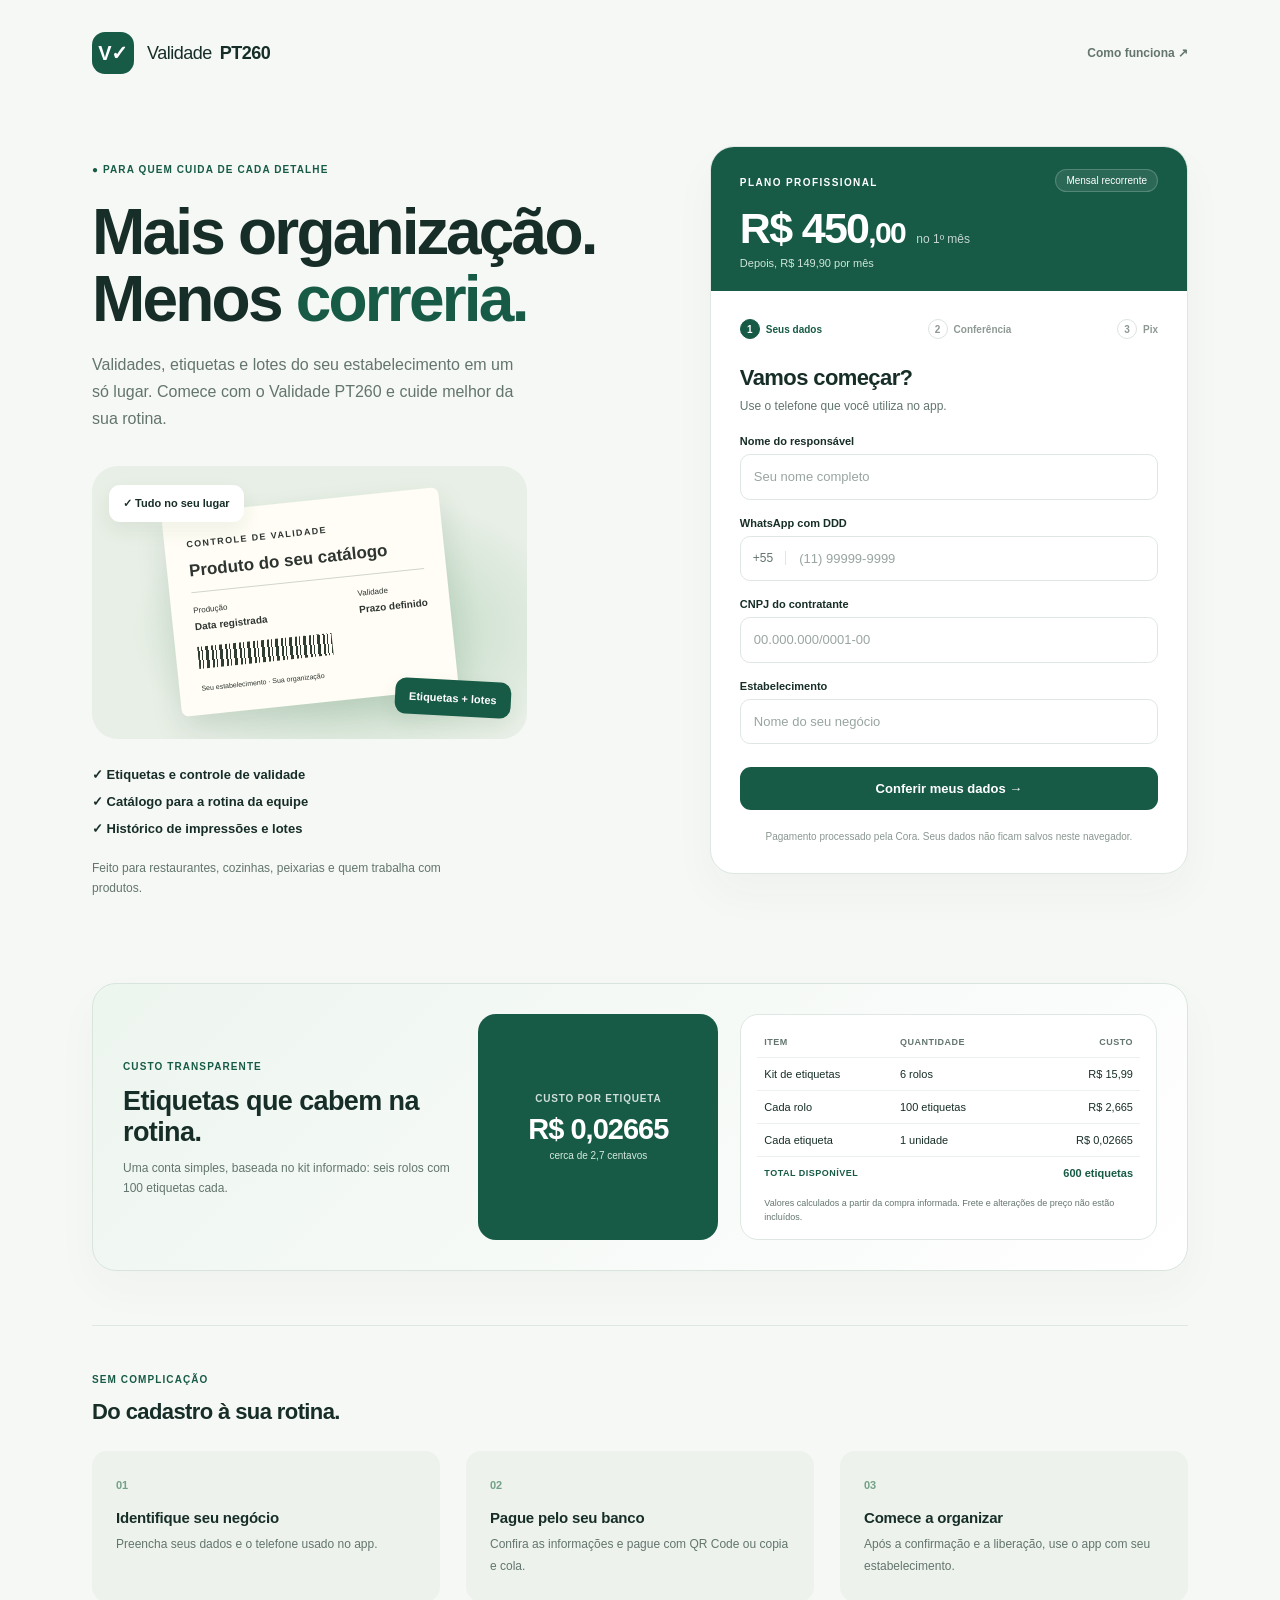
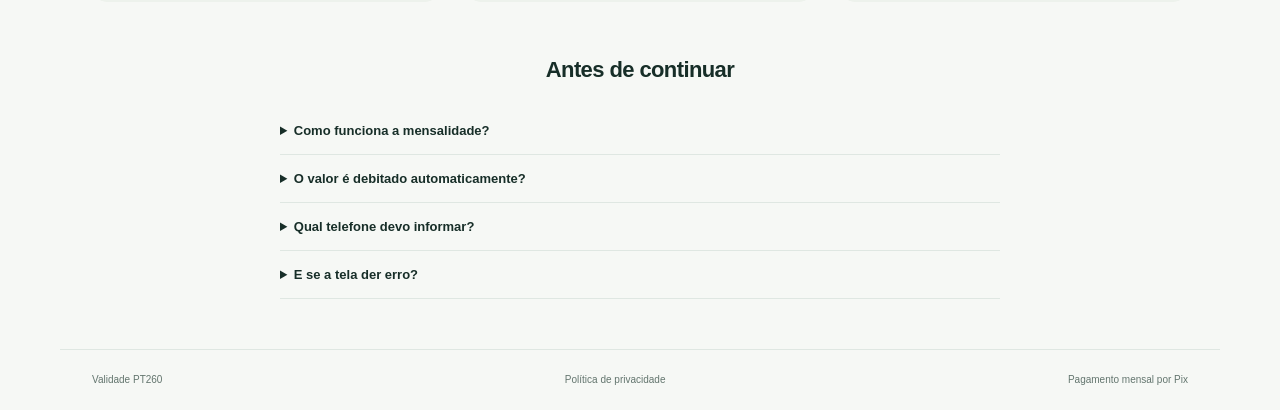
==== commit 114ccc9c: "Set first month and recurring checkout prices" ====
--- a/validadept260.html
+++ b/validadept260.html
@@ -11,7 +11,7 @@
 <section class="intro"><span class="eyebrow">● Para quem cuida de cada detalhe</span><h1>Mais organização.<br>Menos <em>correria.</em></h1><p class="lead">Validades, etiquetas e lotes do seu estabelecimento em um só lugar. Comece com o Validade PT260 e cuide melhor da sua rotina.</p>
 <div class="illustration" aria-label="Ilustração de etiqueta"><span class="mini-status">✓ Tudo no seu lugar</span><div class="label-demo"><span>CONTROLE DE VALIDADE</span><strong>Produto do seu catálogo</strong><hr><div class="label-grid"><span>Produção<br><b>Data registrada</b></span><span>Validade<br><b>Prazo definido</b></span></div><div class="barcode" aria-hidden="true"></div><small>Seu estabelecimento · Sua organização</small></div><span class="floating-pill">Etiquetas + lotes</span></div>
 <ul class="benefits"><li>✓ Etiquetas e controle de validade</li><li>✓ Catálogo para a rotina da equipe</li><li>✓ Histórico de impressões e lotes</li></ul><p class="intro-foot">Feito para restaurantes, cozinhas, peixarias e quem trabalha com produtos.</p></section>
-<section class="checkout" aria-labelledby="checkout-title"><div class="plan"><span>PLANO PROFISSIONAL</span><span class="badge">Mensal</span><div class="price">R$ 149<span>,90</span><small>/ mês</small></div><p>Validade PT260 para seu estabelecimento</p></div><div class="card-body">
+<section class="checkout" aria-labelledby="checkout-title"><div class="plan"><span>PLANO PROFISSIONAL</span><span class="badge">Mensal recorrente</span><div class="price">R$ 450<span>,00</span><small> no 1º mês</small></div><p>Depois, R$ 149,90 por mês</p></div><div class="card-body">
 <ol class="steps" aria-label="Etapas do pagamento"><li class="active" id="step-data"><span>1</span> Seus dados</li><li id="step-review"><span>2</span> Conferência</li><li id="step-pix"><span>3</span> Pix</li></ol>
 <h2 id="checkout-title">Vamos começar?</h2><p id="step-hint" class="muted">Use o telefone que você utiliza no app.</p><div id="notice" class="notice" role="status" aria-live="polite" hidden></div>
 <form id="checkout-form"><div id="data-fields">
@@ -20,10 +20,10 @@
 <label for="document">CNPJ do contratante</label><input id="document" name="document" inputmode="numeric" maxlength="18" required placeholder="00.000.000/0001-00">
 <label for="establishment">Estabelecimento</label><input id="establishment" name="establishment" autocomplete="organization" minlength="2" maxlength="80" required placeholder="Nome do seu negócio">
 <button class="primary" type="submit">Conferir meus dados →</button></div>
-<div id="review-fields" hidden><dl id="review-list" class="review-list"></dl><div class="total"><span>Esta mensalidade</span><strong>R$ 149,90</strong></div><p class="payment-explanation">Você vai gerar um Pix para esta mensalidade. Confira o destinatário e o valor no seu banco antes de pagar.</p><button id="generate" class="primary" type="submit">Gerar meu Pix →</button><button id="edit" class="secondary" type="button">Voltar e corrigir dados</button></div></form>
+<div id="review-fields" hidden><dl id="review-list" class="review-list"></dl><div class="total"><span>Primeiro mês</span><strong>R$ 450,00</strong></div><p class="payment-explanation">A partir do mês seguinte, cada mensalidade será R$ 149,90. A próxima cobrança só será criada depois que o primeiro Pix for confirmado.</p><label class="consent"><input id="accept-plan" type="checkbox" required><span>Concordo com o primeiro mês de R$ 450,00 e as mensalidades seguintes de R$ 149,90. Sei que cada cobrança chega por Pix e precisa ser paga no meu banco. Aceito receber as próximas cobranças no WhatsApp informado.</span></label><button id="generate" class="primary" type="submit">Gerar Pix de R$ 450,00 →</button><button id="edit" class="secondary" type="button">Voltar e corrigir dados</button></div></form>
 <div id="payment" hidden><span class="payment-status">● Pix gerado · aguardando pagamento</span><div id="qr" class="qr" aria-label="QR Code Pix"></div><p class="qr-caption">Abra o banco e escaneie o QR Code.<br>No mesmo celular, use o botão abaixo.</p><label for="pix-code">Pix copia e cola</label><textarea id="pix-code" readonly rows="3"></textarea><button id="copy" class="primary" type="button">Copiar código Pix</button><p id="reference" class="reference"></p><p class="payment-explanation">A liberação é acompanhada pelo atendimento após a confirmação do pagamento. Gerar ou copiar o Pix não confirma o pagamento.</p></div>
 <p class="card-foot">Pagamento processado pela Cora. Seus dados não ficam salvos neste navegador.</p></div></section></div>
 <section class="label-costs" aria-labelledby="label-costs-title"><div class="cost-heading"><span class="eyebrow">Custo transparente</span><h2 id="label-costs-title">Etiquetas que cabem na rotina.</h2><p>Uma conta simples, baseada no kit informado: seis rolos com 100 etiquetas cada.</p></div><div class="cost-spotlight"><span>Custo por etiqueta</span><strong>R$ 0,02665</strong><small>cerca de 2,7 centavos</small></div><div class="cost-table-wrap"><table class="cost-table"><caption>Composição do custo das etiquetas</caption><thead><tr><th>Item</th><th>Quantidade</th><th>Custo</th></tr></thead><tbody><tr><td>Kit de etiquetas</td><td>6 rolos</td><td>R$ 15,99</td></tr><tr><td>Cada rolo</td><td>100 etiquetas</td><td>R$ 2,665</td></tr><tr><td>Cada etiqueta</td><td>1 unidade</td><td>R$ 0,02665</td></tr></tbody><tfoot><tr><th colspan="2">Total disponível</th><td>600 etiquetas</td></tr></tfoot></table><p>Valores calculados a partir da compra informada. Frete e alterações de preço não estão incluídos.</p></div></section>
 <section class="how" id="como-funciona"><span class="eyebrow">Sem complicação</span><h2>Do cadastro à sua rotina.</h2><div class="how-grid"><article><span>01</span><h3>Identifique seu negócio</h3><p>Preencha seus dados e o telefone usado no app.</p></article><article><span>02</span><h3>Pague pelo seu banco</h3><p>Confira as informações e pague com QR Code ou copia e cola.</p></article><article><span>03</span><h3>Comece a organizar</h3><p>Após a confirmação e a liberação, use o app com seu estabelecimento.</p></article></div></section>
-<section class="faq"><h2>Antes de continuar</h2><details><summary>O pagamento mensal é debitado automaticamente?</summary><p>Este checkout gera um Pix para você pagar no seu banco. A Cora ainda não disponibiliza recebimento por Pix Automático. Esta página não ativa débito automático nem representa autorização bancária para os meses seguintes.</p></details><details><summary>Qual telefone devo informar?</summary><p>O mesmo WhatsApp do cadastro do app, para o atendimento relacionar seu pagamento ao estabelecimento correto.</p></details><details><summary>E se a tela der erro?</summary><p>Se o Pix já apareceu, utilize o mesmo código. Se houve pagamento, fale com o atendimento antes de gerar outra cobrança.</p></details></section>
+<section class="faq"><h2>Antes de continuar</h2><details><summary>Como funciona a mensalidade?</summary><p>O primeiro mês custa R$ 450,00. Depois, o valor é R$ 149,90 por mês. A próxima cobrança é criada somente após a confirmação do primeiro pagamento.</p></details><details><summary>O valor é debitado automaticamente?</summary><p>Não. Cada mês gera uma cobrança Pix que você paga no seu banco. O checkout não autoriza débito automático; as faturas seguintes são encaminhadas pelo WhatsApp informado.</p></details><details><summary>Qual telefone devo informar?</summary><p>O mesmo WhatsApp do cadastro do app, para relacionar o pagamento ao estabelecimento correto e receber as próximas cobranças.</p></details><details><summary>E se a tela der erro?</summary><p>Se o Pix já apareceu, use o mesmo código. Se houve pagamento, fale com o atendimento antes de gerar outra cobrança.</p></details></section>
 </main><footer class="shell footer"><span>Validade PT260</span><a href="index.html">Política de privacidade</a><span>Pagamento mensal por Pix</span></footer></body></html>
--- a/assets/checkout.css
+++ b/assets/checkout.css
@@ -1,3 +1,5 @@
 :root{color-scheme:light;--ink:#172e28;--green:#175b46;--muted:#63756e;--line:#dfe7e2}*{box-sizing:border-box}[hidden]{display:none!important}html{scroll-behavior:smooth}body{margin:0;background:#f6f8f5;color:var(--ink);font-family:Inter,"Segoe UI",Arial,sans-serif;-webkit-font-smoothing:antialiased}.shell{max-width:1160px;margin:auto;padding:0 32px}.nav{min-height:106px;display:flex;align-items:center;justify-content:space-between}.brand{display:flex;gap:8px;align-items:center;color:var(--ink);text-decoration:none;font-size:18px;letter-spacing:-.5px}.brand b{font-weight:850}.mark{display:grid;place-items:center;width:42px;height:42px;border-radius:13px;background:var(--green);color:white;font-size:20px;font-weight:800;margin-right:5px}.nav-link{font-size:12px;font-weight:650;color:var(--muted);text-decoration:none}.layout{display:grid;grid-template-columns:1.15fr 1fr;gap:68px;align-items:start;padding:40px 0 55px}.intro{padding-top:13px}.eyebrow{font-size:10px;font-weight:800;letter-spacing:1.1px;text-transform:uppercase;color:var(--green)}h1{font-size:clamp(39px,5vw,64px);line-height:1.04;letter-spacing:-2.8px;font-weight:820;margin:22px 0 19px}h1 em{font-style:normal;color:var(--green)}.lead{font-size:16px;line-height:1.7;max-width:440px;color:var(--muted);margin:0}.illustration{position:relative;min-height:273px;margin:33px 0 28px;max-width:435px;border-radius:26px;background:radial-gradient(ellipse at 60% 60%,#b6d4bc,transparent 60%),#e8efe6;display:flex;align-items:center;justify-content:center;overflow:hidden}.label-demo{background:#fffdf5;width:278px;border-radius:7px;padding:20px 22px;box-shadow:0 15px 30px #234f3320;transform:rotate(-6deg);color:#2e3531}.label-demo>span{font-size:9px;font-weight:800;letter-spacing:1.4px}.label-demo strong{display:block;font-size:17px;margin-top:10px}.label-demo hr{border:0;height:1px;background:#d1d5ce;margin:11px 0}.label-grid{display:flex;justify-content:space-between;font-size:8px;line-height:1.7}.label-grid b{font-size:10px}.barcode{width:135px;height:22px;margin:12px 0 8px;background:repeating-linear-gradient(90deg,#303d32 0 2px,transparent 2px 4px,#303d32 4px 5px,transparent 5px 8px,#303d32 8px 11px,transparent 11px 14px)}.label-demo small{font-size:7px}.mini-status,.floating-pill{position:absolute;border-radius:11px;box-shadow:0 8px 20px #264c2e13;font-size:11px;font-weight:650;padding:12px 14px;z-index:1}.mini-status{left:17px;top:19px;background:white}.floating-pill{right:16px;bottom:23px;background:var(--green);color:white;transform:rotate(3deg)}.benefits{padding:0;margin:0;list-style:none;display:grid;gap:12px;font-size:13px;font-weight:600}.intro-foot{margin-top:22px;max-width:400px;color:var(--muted);font-size:12px;line-height:1.7}.checkout{background:white;border:1px solid var(--line);border-radius:24px;box-shadow:0 20px 45px #27423409;overflow:hidden}.plan{background:var(--green);color:white;padding:25px 29px 22px}.plan>span:first-child{font-size:10px;font-weight:750;letter-spacing:1.4px}.badge{float:right;font-size:10px;background:#ffffff17;border:1px solid #ffffff30;padding:5px 10px;border-radius:20px;margin-top:-3px}.price{font-size:43px;font-weight:780;letter-spacing:-1.7px;margin-top:14px}.price>span{font-size:30px}.price small{font-size:12px;font-weight:450;letter-spacing:0;opacity:.75;margin-left:8px}.plan p{font-size:11px;color:#d0e5da;margin:4px 0 0}.card-body{padding:28px 29px}.steps{display:flex;justify-content:space-between;gap:9px;padding:0;margin:0 0 26px;list-style:none;font-size:10px;color:#8e9993;font-weight:650}.steps li{display:flex;align-items:center;gap:6px}.steps span{border:1px solid #dce4df;border-radius:50%;width:20px;height:20px;display:grid;place-items:center}.steps .active{color:var(--green)}.steps .active span{background:var(--green);color:#fff;border-color:var(--green)}h2{font-size:22px;letter-spacing:-.6px;margin:0 0 8px}.muted{font-size:12px;color:var(--muted);margin:0 0 22px}label{display:block;font-size:11px;font-weight:700;margin:17px 0 7px}input,textarea{width:100%;font:inherit;font-size:13px;line-height:1.5;border:1px solid var(--line);border-radius:10px;padding:12px 13px;color:var(--ink);background:#fff;outline:none}input::placeholder{color:#99a59f}input:focus,textarea:focus{border-color:var(--green);box-shadow:0 0 0 3px #175b4610}.phone-input{display:flex;align-items:center;border:1px solid var(--line);border-radius:10px}.phone-input:focus-within{border-color:var(--green);box-shadow:0 0 0 3px #175b4610}.phone-input>span{font-size:12px;padding:0 12px;border-right:1px solid var(--line);color:var(--muted)}.phone-input input{border:0;box-shadow:none}.primary,.secondary{width:100%;border:0;border-radius:11px;padding:14px;font:inherit;font-size:13px;font-weight:700;cursor:pointer}.primary{background:var(--green);color:#fff;margin-top:23px}.primary:hover{background:#124b39}.primary:focus-visible,.secondary:focus-visible,a:focus-visible,summary:focus-visible{outline:3px solid #69aa8d;outline-offset:4px}.primary:disabled{opacity:.6;cursor:wait}.secondary{color:var(--muted);background:#f4f7f4;margin-top:9px}.card-foot{font-size:10px;line-height:1.7;color:#8a9790;text-align:center;margin:18px 3px 0}.notice{padding:12px 14px;border-radius:10px;background:#fff2df;color:#715121;font-size:12px;line-height:1.6;margin-bottom:16px}.notice.error{background:#fff1ec;color:#9a3326}.review-list{margin:0}.review-list dt{font-size:10px;color:var(--muted);margin-top:12px}.review-list dd{margin:3px 0 0;font-size:14px;font-weight:650;overflow-wrap:anywhere}.total{border-top:1px solid var(--line);border-bottom:1px solid var(--line);padding:19px 0;margin-top:21px;display:flex;justify-content:space-between;font-size:12px;align-items:center}.total strong{font-size:20px}.payment-explanation{font-size:11px;line-height:1.7;color:var(--muted)}.payment-status{display:block;font-size:11px;color:var(--green);font-weight:700;text-align:center;margin:12px 0}.qr{background:#fff;padding:20px;width:260px;max-width:100%;min-height:250px;margin:20px auto 12px;display:grid;place-items:center}.qr canvas,.qr img{max-width:100%;height:auto!important}.qr-caption{font-size:11px;text-align:center;line-height:1.6;color:var(--muted)}textarea{font-family:monospace;font-size:10px;resize:none;word-break:break-all}.reference{font-size:9px;text-align:center;color:var(--muted);overflow-wrap:anywhere}.how{padding:43px 0;border-top:1px solid var(--line)}.how h2{margin:12px 0 26px}.how-grid{display:grid;grid-template-columns:repeat(3,1fr);gap:26px}.how article{background:#edf2ec;border-radius:15px;padding:24px}.how article>span{font-size:11px;color:#73a187;font-weight:800}h3{font-size:15px;letter-spacing:-.2px;margin:16px 0 8px}.how p,.faq p{font-size:12px;line-height:1.8;color:var(--muted);margin:0}.faq{max-width:720px;margin:12px auto 50px}.faq h2{text-align:center;margin-bottom:24px}.faq details{border-bottom:1px solid var(--line);padding:16px 0}.faq summary{cursor:pointer;font-size:13px;font-weight:600}.faq p{margin:13px 0 0}.footer{display:flex;gap:20px;justify-content:space-between;border-top:1px solid var(--line);padding-top:24px;padding-bottom:25px;font-size:10px;color:var(--muted)}.footer>a{color:inherit;text-decoration:none}@media(max-width:900px){.layout{gap:30px;grid-template-columns:1fr 1fr}h1{font-size:46px}.shell{padding-left:24px;padding-right:24px}.plan,.card-body{padding-left:22px;padding-right:22px}}@media(max-width:660px){.shell{padding-left:19px;padding-right:19px}.nav{min-height:83px}.brand{font-size:16px}.nav-link{font-size:11px}.layout{grid-template-columns:1fr;gap:30px;padding-top:15px}.intro{padding-top:0}h1{font-size:46px;letter-spacing:-1.9px}.lead{font-size:14px}.illustration{min-height:245px;max-width:none;margin-top:26px}.benefits{font-size:12px}.intro-foot{margin-bottom:0}.checkout{border-radius:20px}.card-body{padding:25px}.how-grid{grid-template-columns:1fr;gap:12px}.how article{padding:20px}.faq{margin-bottom:35px}.footer{flex-wrap:wrap;gap:14px}.footer>span:last-child{width:100%}}@media(prefers-reduced-motion:reduce){html{scroll-behavior:auto}}
 :where(.intro,.checkout){min-width:0}.layout{grid-template-columns:minmax(0,1.15fr) minmax(0,1fr)}.phone-input input{min-width:0;flex:1;width:0}@media(max-width:900px){.layout{grid-template-columns:minmax(0,1fr) minmax(0,1fr)}}@media(max-width:660px){.layout{grid-template-columns:minmax(0,1fr)}h1{font-size:clamp(30px,9vw,42px)}}
 .label-costs{display:grid;grid-template-columns:1fr .72fr 1.25fr;gap:22px;align-items:stretch;margin:18px 0 54px;padding:30px;border:1px solid #d8e5dd;border-radius:24px;background:linear-gradient(135deg,#edf5ef,#fff);box-shadow:0 18px 45px #27423408}.cost-heading{align-self:center}.cost-heading h2{font-size:27px;margin:12px 0 10px}.cost-heading p{font-size:12px;line-height:1.7;color:var(--muted);margin:0}.cost-spotlight{display:flex;flex-direction:column;justify-content:center;align-items:center;text-align:center;border-radius:18px;padding:22px 14px;color:#fff;background:var(--green)}.cost-spotlight span{font-size:10px;font-weight:750;letter-spacing:.8px;text-transform:uppercase;opacity:.8}.cost-spotlight strong{font-size:29px;letter-spacing:-1px;margin:9px 0 4px}.cost-spotlight small{font-size:10px;color:#d4e9df}.cost-table-wrap{min-width:0;background:#fff;border:1px solid var(--line);border-radius:18px;padding:12px 16px}.cost-table{width:100%;border-collapse:collapse;font-size:11px}.cost-table caption{position:absolute;width:1px;height:1px;overflow:hidden;clip:rect(0,0,0,0)}.cost-table th,.cost-table td{text-align:left;padding:10px 7px;border-bottom:1px solid #edf1ee}.cost-table th{font-size:9px;text-transform:uppercase;letter-spacing:.5px;color:var(--muted)}.cost-table td:last-child,.cost-table th:last-child{text-align:right;white-space:nowrap}.cost-table tfoot th,.cost-table tfoot td{border-bottom:0;color:var(--green);font-weight:800}.cost-table-wrap>p{font-size:9px;line-height:1.55;color:var(--muted);margin:8px 7px 2px}@media(max-width:900px){.label-costs{grid-template-columns:1fr 1fr}.cost-table-wrap{grid-column:1/-1}}@media(max-width:660px){.label-costs{grid-template-columns:1fr;padding:22px;margin-bottom:38px}.cost-table-wrap{grid-column:auto;padding:9px}.cost-spotlight strong{font-size:26px}}
+
+.consent{display:flex;gap:10px;align-items:flex-start;font-weight:500;line-height:1.6;margin:18px 0 4px}.consent input{width:18px;height:18px;flex:0 0 18px;margin:1px 0 0;accent-color:var(--green)}.consent span{font-size:11px;color:var(--muted)}
